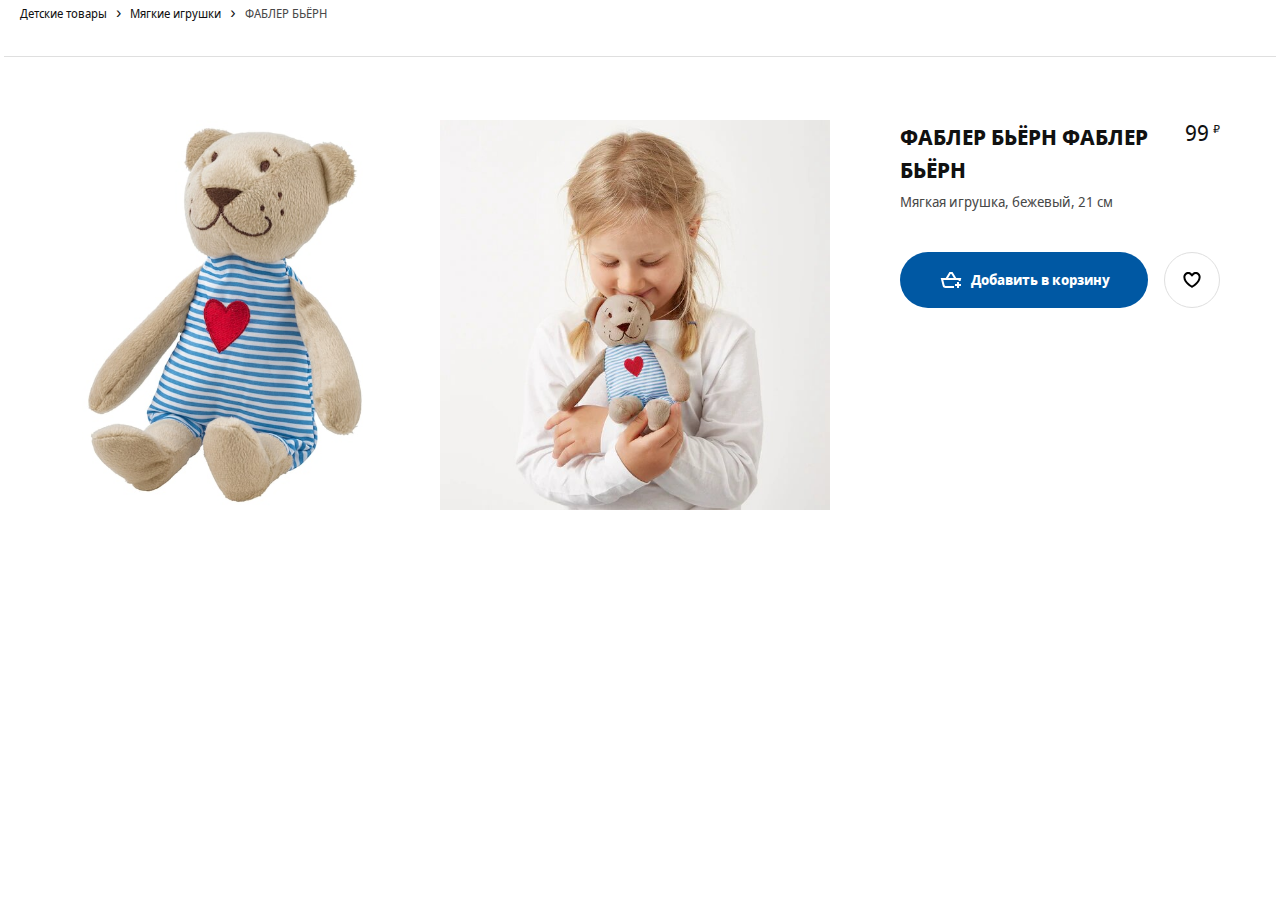
==== card.html @ 9dc10c82 "first commit. source code" ====
<!DOCTYPE html>
<html lang="en">
<head>
	<meta charset="UTF-8">
	<meta name="viewport" content="width=device-width, user-scalable=no, initial-scale=1.0, maximum-scale=1.0, minimum-scale=1.0">
	<meta http-equiv="X-UA-Compatible" content="ie=edge">
	<link rel="apple-touch-icon" sizes="180x180" href="favicon/apple-touch-icon.png">
	<link rel="icon" type="image/png" sizes="32x32" href="favicon/favicon-32x32.png">
	<link rel="icon" type="image/png" sizes="16x16" href="favicon/favicon-16x16.png">
	<link rel="mask-icon" href="favicon/safari-pinned-tab.svg" color="#0058ab">
	<meta name="msapplication-TileColor" content="#0058ab">
	<meta name="theme-color" content="#0058ab">
	<title>Детские игрушки - IKEA</title>
	<link rel="stylesheet" href="styles/styles.css">
</head>
<body>
<main>
	<div class="container">
		<div class="breadcrumb">
			<nav role="navigation" aria-label="Breadcrumb" class="breadcrumb__nav">
				<ul class="breadcrumb__list">

					<li class="breadcrumb__list-item">
						<a href="goods.html?cat=Детские товары" class="breadcrumb__link"><span>Детские товары</span></a>
					</li>

					<li class="breadcrumb__list-item">
						<a href="goods.html?cat=Мягкие игрушки" class="breadcrumb__link"><span>Мягкие игрушки</span></a>
					</li>

					<li class="breadcrumb__list-item">
						<a href="#" class="breadcrumb__link"><span>ФАБЛЕР БЬЁРН</span></a>
					</li>

				</ul>
			</nav>
		</div>

		<div class="good wrapper">
			<div class="good-images">
				<div class="good-image__item">
					<img src="image/fabler-byorn-myagkaya-igrushka-bezhevyy__0710165_PE727396_S5.jpg" alt="">
				</div>
				<div class="good-image__item">
					<img src="image/fabler-byorn-myagkaya-igrushka-bezhevyy__0876865_PE611124_S5.jpg" alt="">
				</div>
			</div>
			<div class="good-item"> <!-- not-in-stock - нет в наличии-->
				<p class="good-item__new">Новинка</p>

				<div class="good-item__section">
					<div>
						<h2 class="good-item__header">ФАБЛЕР БЬЁРН ФАБЛЕР БЬЁРН</h2>
						<p class="good-item__description">Мягкая игрушка, бежевый, 21 см</p>

					</div>
					<p class="good-item__price">
						<span class="good-item__empty">Нет в наличии</span>
						<span class="good-item__price-value">99</span>
						<span class="good-item__currency">₽</span>
					</p>

				</div>
				<div class="good-item__buttons">
					<button type="button" class="btn btn-good" data-idd="idd001">
						<svg focusable="false" viewBox="0 0 24 24" class="btn-good-svg" aria-hidden="true">
							<path fill-rule="evenodd" clip-rule="evenodd" d="M10.4372 4H10.9993H12.0003H12.9996H13.5616L13.8538 4.48014L17.2112 9.99713H21H22.2806L21.9702 11.2396L21.5303 13H19.4688L19.7194 11.9971H4.28079L5.59143 17.2397C5.70272 17.6848 6.1027 17.9971 6.56157 17.9971H15V19.9971H6.56157C5.18496 19.9971 3.98502 19.0602 3.65114 17.7247L2.02987 11.2397L1.71924 9.99713H3.00002H6.78793L10.145 4.48017L10.4372 4ZM12.4375 6L14.87 9.99713H9.12911L11.5614 6H12.0003H12.4375ZM17.9961 16V14H19.9961V16H21.9961V18H19.9961V20H17.9961V18H15.9961V16H17.9961Z"></path>
						</svg>

						<span class="btn-good__label">Добавить в корзину</span>
					</button>
					<button type="button" class="btn btn-add-wishlist" data-idd="idd001">
						<svg focusable="false" viewBox="0 0 24 24" class="btn-add-wishlist__svg" aria-hidden="true">
							<path fill-rule="evenodd" clip-rule="evenodd" d="M12.336 5.52055C14.2336 3.62376 17.3096 3.62401 19.2069 5.52129C20.2067 6.52115 20.6796 7.85005 20.6259 9.15761C20.6151 12.2138 18.4184 14.8654 16.4892 16.6366C15.4926 17.5517 14.5004 18.2923 13.7593 18.8036C13.3879 19.0598 13.0771 19.2601 12.8574 19.3973C12.7475 19.466 12.6601 19.519 12.5992 19.5555C12.5687 19.5737 12.5448 19.5879 12.5279 19.5978L12.5079 19.6094L12.502 19.6129L12.5001 19.614C12.5001 19.614 12.4989 19.6147 11.9999 18.748C11.501 19.6147 11.5005 19.6144 11.5005 19.6144L11.4979 19.6129L11.4919 19.6094L11.472 19.5978C11.4551 19.5879 11.4312 19.5737 11.4007 19.5555C11.3397 19.519 11.2524 19.466 11.1425 19.3973C10.9227 19.2601 10.612 19.0598 10.2405 18.8036C9.49947 18.2923 8.50726 17.5517 7.51063 16.6366C5.58146 14.8654 3.38477 12.2139 3.37399 9.15765C3.32024 7.85008 3.79314 6.52117 4.79301 5.52129C6.69054 3.62376 9.76704 3.62376 11.6646 5.52129L11.9993 5.856L12.3353 5.52129L12.336 5.52055ZM11.9999 18.748L11.5005 19.6144L11.9999 19.9019L12.4989 19.6147L11.9999 18.748ZM11.9999 17.573C12.1727 17.462 12.384 17.3226 12.6236 17.1573C13.3125 16.6821 14.2267 15.9988 15.1366 15.1634C17.0157 13.4381 18.6259 11.2919 18.6259 9.13506V9.11213L18.627 9.08922C18.6626 8.31221 18.3844 7.52727 17.7926 6.9355C16.6762 5.81903 14.866 5.81902 13.7495 6.9355L13.7481 6.93689L11.9965 8.68166L10.2504 6.9355C9.13387 5.81903 7.3237 5.81903 6.20722 6.9355C5.61546 7.52727 5.33724 8.31221 5.3729 9.08922L5.37395 9.11213V9.13507C5.37395 11.2919 6.98418 13.4381 8.86325 15.1634C9.77312 15.9988 10.6874 16.6821 11.3762 17.1573C11.6159 17.3226 11.8271 17.462 11.9999 17.573Z"></path>
						</svg>
					</button>
				</div>

			</div>
		</div>


	</div>
</main>
</body>
</html>
---- styles/styles.css ----
/*
* Prefixed by https://autoprefixer.github.io
* PostCSS: v7.0.29,
* Autoprefixer: v9.7.6
* Browsers: last 4 version
*/

@font-face {
	font-family: 'Noto Sans';
	src: local('Noto Sans Display Regular'), local('NotoSansDisplay-Regular'), url('../fonts/Notosansdisplayregular.woff2') format('woff2'), url('../fonts/Notosansdisplayregular.woff') format('woff');
	font-weight: 400;
	font-style: normal;
}

@font-face {
	font-family: 'Noto Sans';
	src: local('Noto Sans Display Italic'), local('NotoSansDisplay-Italic'), url('../fonts/Notosansdisplayitalic.woff2') format('woff2'), url('../fonts/Notosansdisplayitalic.woff') format('woff');
	font-weight: 400;
	font-style: italic;
}

@font-face {
	font-family: 'Noto Sans';
	src: local('Noto Sans Display Bold'), local('NotoSansDisplay-Bold'), url('../fonts/Notosansdisplaybold.woff2') format('woff2'), url('../fonts/Notosansdisplaybold.woff') format('woff');
	font-weight: 700;
	font-style: normal;
}

@font-face {
	font-family: 'Noto Sans';
	src: local('Noto Sans Display Bold Italic'), local('NotoSansDisplay-BoldItalic'), url('../fonts/Notosansdisplaybolditalic.woff2') format('woff2'), url('../fonts/Notosansdisplaybolditalic.woff') format('woff');
	font-weight: 700;
	font-style: italic;
}

html {
	-webkit-box-sizing: border-box;
	box-sizing: border-box;
}

*,
*::before,
*::after {
	-webkit-box-sizing: inherit;
	box-sizing: inherit;
}

body {
	min-width: 320px;
	margin: 0;

	background-color: #fff; /*под проект*/
	font-family: Noto Sans, Arial, sans-serif; /*в "" свой шрифт под проект*/

	font-size: 16px;
	color: #111;
	line-height: 1.5;
	-webkit-font-smoothing: subpixel-antialiased;
}

button, input {
	font: inherit;
}

button {
	cursor: pointer;
}

img {
	max-width: 100%;
	width: 100%;
	height: auto;
}

a {
	text-decoration: none;
	color: inherit;
}

ul {
	list-style: none;
	padding: 0;
	margin: 0;
}

h1, h2, h3, p {
	padding: 0;
	margin: 0;
}

/* container */

.container {
	max-width: 100rem;
	margin: 0 auto;
	padding: 0 1.25rem;
}

.visually-hidden {
	position: absolute !important;
	clip: rect(1px 1px 1px 1px);
	clip: rect(1px, 1px, 1px, 1px);
	padding: 0 !important;
	border: 0 !important;
	height: 1px !important;
	width: 1px !important;
	overflow: hidden;
}

/* при работе с float */

.clearfix::after {
	content: "";
	display: table;
	clear: both;
}

header {
	margin-bottom: 3.75rem;
}

.header {
	display: -ms-grid;
	display: grid;
	grid-gap: 1.25rem;
	-ms-grid-columns: 2fr 1.25rem 2fr 1.25rem 16fr 1.25rem 1fr 1.25rem 1fr;
	grid-template-columns: 2fr 2fr 16fr 1fr 1fr;
	-webkit-box-align: center;
	-ms-flex-align: center;
	align-items: center;
	padding: 1.75rem 0;
}

footer {
	background-color: #f5f5f5;
	margin-top: 3.75rem;
	padding: 3.75rem 0 0 0;
}

.footer {
	display: -ms-grid;
	display: grid;
	-ms-grid-columns: 1fr 1fr 1fr;
	grid-template-columns: 1fr 1fr 1fr;
}

.main-header {
	margin-bottom: 1.875rem
}

.btn {
	background-color: transparent;
	outline: transparent;
	border-radius: 50%;
	width: 40px;
	height: 40px;
	display: -webkit-box;
	display: -ms-flexbox;
	display: flex;
	-webkit-box-align: center;
	-ms-flex-align: center;
	align-items: center;
	-webkit-box-pack: center;
	-ms-flex-pack: center;
	justify-content: center;
	border: 1px solid transparent;
}

.btn:hover {
	background-color: #f5f5f5;
	color: #111;
}

.svg-icon {
	fill: currentColor;
}

.logo {
	text-align: center;
	width: 75px;
	height: 30px;

}

.search {
	position: relative;
	-webkit-box-flex: 1;
	-ms-flex-positive: 1;
	flex-grow: 1;
	height: 50px;
	margin: 0 40px;
}

.search-input {
	-webkit-appearance: none;
	-moz-appearance: none;
	appearance: none;
	background-color: #f5f5f5;
	display: block;
	appearance: none;
	width: 100%;
	height: 100%;
	padding: .5rem 3.5rem;
	margin: 0 auto;
	line-height: 1.5;
	border: 0;
	border-radius: 50em;
	outline: 0;
	-webkit-box-shadow: none;
	box-shadow: none;
	-webkit-transition: background .2s;
	-o-transition: background .2s;
	transition: background .2s;
}

.search-btn {
	position: absolute;
	top: 0.9rem;
	right: 0.9rem;
	background-image: url("data:image/svg+xml;charset=utf-8,%3Csvg width='16' height='17' fill='%23484848' xmlns='http://www.w3.org/2000/svg'%3E%3Cpath fill-rule='evenodd' clip-rule='evenodd' d='M6.5 11a4.5 4.5 0 110-9 4.5 4.5 0 010 9zm4.968-.307a6.5 6.5 0 10-1.514 1.315l3.996 3.996 1.414-1.414-3.896-3.897z'/%3E%3C/svg%3E");
	background-repeat: no-repeat;
	background-size: contain;
	width: 2.5rem;
	height: 1.5rem;
	background-position: center;
}

.offer {
	position: relative;
}

.offer-extra {
	position: absolute;
	padding: .9rem;
	color: #111;
	left: 1.25rem;
	bottom: 1.25rem;
	display: -webkit-box;
	display: -ms-flexbox;
	display: flex;
	background: #fff;
	-webkit-box-orient: vertical;
	-webkit-box-direction: normal;
	-ms-flex-direction: column;
	flex-direction: column;
	-webkit-box-align: start;
	-ms-flex-align: start;
	align-items: flex-start;
	max-width: 19rem;
	min-width: 13rem;
	font-size: .9rem;
	line-height: 1.5;
	font-weight: bold;
	word-break: break-word;
}

.offer-arrow {
	display: inline-block;
	height: 1.5rem;
	width: 1.5rem;
	vertical-align: middle;
	fill: currentColor;
	margin-top: 1.875rem;

}


.footer-header {
	line-height: 2rem;
	font-size: 1.25rem;
	padding: 0 0 1rem 0;

}

.footer-list {
	margin-bottom: .8rem;
}

.footer-list > a {
	color: #484848;
}

.footer-list > a:hover {
	color: #111;
	text-decoration: underline;
}

.catalog {
	position: fixed;
	z-index: 999;
	top: 0;
	left: -100%;
	bottom: 0;
	background-color: #fff;
	overflow-y: auto;
	overflow-x: hidden;
	-webkit-transition: left 0.2s 0s;
	-o-transition: left 0.2s 0s;
	transition: left 0.2s 0s;
	width: 20rem;
	padding: 6rem 4rem 3rem;

}

.catalog.open {
	left: 0;
}

.catalog-btn {
	position: absolute;
	top: 3rem;
	left: 3rem;
}

.catalog-list__item,
.subcatalog-list__item {
	cursor: pointer;
	color: #111;


}

.catalog-list__item a,
.subcatalog-list__item a {
	text-decoration: underline;
	display: block;
}

.catalog-list__item a {
	padding: .5rem 1.5rem .5rem 0;
}

.subcatalog-list__item a {
	padding: .5rem 0;
}

.catalog-list__item:hover a,
.subcatalog-list__item:hover a {
	text-decoration: underline;
}

.catalog-list__item.active {
	background-repeat: no-repeat;
	background-position: right 0 center;
	background-image: url('data:image/svg+xml;utf8,<svg width="24" height="24" viewBox="0 0 24 24" fill="none" xmlns="http://www.w3.org/2000/svg"><path fill-rule="evenodd" clip-rule="evenodd" d="M15.5996 11.9999L9.81456 17.7857L8.40026 16.3716L12.7714 11.9999L8.40026 7.62823L9.81457 6.21411L15.5996 11.9999Z" fill="%23959595"/></svg>');
}

.subcatalog {
	position: fixed;
	z-index: 998;
	top: 0;
	left: -100%;
	bottom: 0;
	background-color: #fff;
	overflow-y: auto;
	overflow-x: hidden;
	-webkit-transition: left, right 0.2s 0s;
	-o-transition: left, right 0.2s 0s;
	transition: left, right 0.2s 0s;
	width: 25rem;
	padding: 6rem 4rem 3rem;
	border-left: 2px solid #ccc;
}

.subcatalog.subopen {
	left: 20rem;
	display: block;
}

.overlay {
	display: block;
	position: fixed;
	z-index: 899;
	top: 0;
	bottom: 0;
	right: 0;
	left: 0;
	background-color: black;
	-webkit-transition: all .2s ease;
	-o-transition: all .2s ease;
	transition: all .2s ease;
	opacity: 0;
	pointer-events: none;
}

.overlay.active {
	opacity: 0.25;
	pointer-events: all;
}


.wrapper {
	position: relative;
	margin-top: 4rem;
}

.wrapper:before {
	content: '';
	width: calc(100% + 2rem);
	display: block;
	position: absolute;
	top: -2rem;
	z-index: 99;
	margin: 0 -1rem;
	border-bottom: 1px solid #dfdfdf;
}

.good {
	display: -ms-grid;
	display: grid;
	-ms-grid-columns: minmax(0, 1fr) 1.25rem minmax(0, 1fr) 1.25rem minmax(0, 1fr) 1.25rem minmax(0, 1fr) 1.25rem minmax(0, 1fr) 1.25rem minmax(0, 1fr) 1.25rem minmax(0, 1fr) 1.25rem minmax(0, 1fr) 1.25rem minmax(0, 1fr) 1.25rem minmax(0, 1fr) 1.25rem minmax(0, 1fr) 1.25rem minmax(0, 1fr);
	grid-template-columns: repeat(12, minmax(0, 1fr));
	grid-column-gap: 1.25rem;
	padding-top: 2rem;
}

.good-images {
	display: -webkit-box;
	display: -ms-flexbox;
	display: flex;
	-ms-flex-wrap: wrap;
	flex-wrap: wrap;
	-ms-grid-column: 1;
	grid-column-start: 1;
	-ms-grid-column-span: 8;
	grid-column-end: 9;
	-ms-flex-pack: distribute;
	justify-content: space-around;


}

.good-image__item {
	width: calc(50% - 1.25rem);
	margin-left: .625rem;
	margin-right: .625rem;
	min-height: 500px;
}


.good-item {
	-ms-grid-column: 9;
	grid-column-start: 9;
	-ms-grid-column-span: 4;
	grid-column-end: 13;
	padding: 0 2.5rem;
}

.good-item__section {
	margin-bottom: 2.5rem;
}

.good-item__new {
	display: none;
}


.good-item__empty {
	display: none;
}

.not-in-stock .good-item__empty {
	display: block;
}

.not-in-stock .btn-good {
	display: none;
}

.good-item__header {
	font-size: 1.375rem;
	line-height: 1.5;
	font-weight: 700;
	text-transform: uppercase;
	margin-bottom: .3rem;
}

.good-item__description {
	line-height: 1.5;
	letter-spacing: 0;
	font-weight: 400;
	color: #484848;
	font-size: .875rem;
}

.good-item__price {
	white-space: nowrap;
	text-align: right;
}

.good-item__section {
	display: -webkit-box;
	display: -ms-flexbox;
	display: flex;
	-webkit-box-pack: justify;
	-ms-flex-pack: justify;
	justify-content: space-between;
}

.good-item__price-value {
	line-height: 1.1875;
	font-size: 1.375rem;
}

.good-item__currency {
	line-height: .9;
	font-size: .6875rem;
	vertical-align: text-top;
}

.not-in-stock .good-item__price-value,
.not-in-stock .good-item__currency {
	display: none;
}

.good-item__buttons {
	display: -webkit-box;
	display: -ms-flexbox;
	display: flex;
	-webkit-box-pack: justify;
	-ms-flex-pack: justify;
	justify-content: space-between;
	-webkit-box-align: center;
	-ms-flex-align: center;
	align-items: center;
	width: 100%;
}

.btn-good {
	margin-right: 1rem;
	-webkit-box-flex: 1;
	-ms-flex-positive: 1;
	flex-grow: 1;
	-ms-flex-negative: 1;
	flex-shrink: 1;
	position: relative;
	background: #0058a3;
	color: #fff;
	border-radius: 52px;
	padding: 0 2rem;
	display: -webkit-box;
	display: -ms-flexbox;
	display: flex;
	height: 3.5rem;
	-webkit-box-align: center;
	-ms-flex-align: center;
	align-items: center;
}

.btn-good-svg {
	margin-right: .5rem;
	vertical-align: top;
	-ms-flex-negative: 0;
	flex-shrink: 0;
	display: inline-block;
	height: 1.5rem;
	width: 1.5rem;
	fill: #fff;
}

.btn-good:hover {
	color: #0058a3;
}

.btn-good:hover .btn-good-svg {
	fill: #0058a3;
}

.btn-good__label {
	text-align: center;
	border: 0;
	font-weight: 700;
	font-size: .875rem;
	line-height: 1.42857;
}

.btn-add-wishlist {
	background: rgba(0, 0, 0, 0);
	color: #111;
	border-radius: 40px;
	padding: 0 .9375rem;
	border: 1px solid #dfdfdf;
	height: 3.5rem;
	width: 3.5rem;
	margin-left: auto;
}

.btn-add-wishlist__svg {
	height: 1.5rem;
	width: 1.5rem;

}

.btn-add-wishlist:hover .btn-add-wishlist__svg {
	fill: red;
}

.btn-add-wishlist.contains-wishlist .btn-add-wishlist__svg {
	fill: red;

}

.btn-add-wishlist:hover.contains-wishlist .btn-add-wishlist__svg {
	fill: black;
}


.goods-list {
	display: -ms-grid;
	display: grid;
	grid-template-columns: repeat(4, 1fr);
}

.goods-list__item {
	margin-bottom: 2rem;
}


.goods-item {
	position: relative;
	display: -webkit-box;
	display: -ms-flexbox;
	display: flex;
	-webkit-box-orient: vertical;
	-webkit-box-direction: normal;
	-ms-flex-direction: column;
	flex-direction: column;
	-webkit-box-pack: justify;
	-ms-flex-pack: justify;
	justify-content: space-between;
	height: 100%;
}

.goods-item__img {
	height: 380px;
	display: table-cell;
	vertical-align: middle
}


.btn-add-card {
	position: absolute;
	opacity: 0;
	-webkit-transition: opacity 0.2s 0s;
	-o-transition: opacity 0.2s 0s;
	transition: opacity 0.2s 0s;
	right: 1rem;
	bottom: 0.5rem;
	background-color: rgb(0, 88, 163);
	border: 1px solid rgb(0, 88, 163);
	background-repeat: no-repeat;
	background-position: center;
	background-image: url("data:image/svg+xml;utf8,<svg width='24' height='24' xmlns='http://www.w3.org/2000/svg' viewBox='0 0 24 24'><path fill-rule='evenodd' clip-rule='evenodd' d='M10.4372 4H10.9993H12.0003H12.9996H13.5616L13.8538 4.48014L17.2112 9.99713H21H22.2806L21.9702 11.2396L21.5303 13H19.4688L19.7194 11.9971H4.28079L5.59143 17.2397C5.70272 17.6848 6.1027 17.9971 6.56157 17.9971H15V19.9971H6.56157C5.18496 19.9971 3.98502 19.0602 3.65114 17.7247L2.02987 11.2397L1.71924 9.99713H3.00002H6.78793L10.145 4.48017L10.4372 4ZM12.4375 6L14.87 9.99713H9.12911L11.5614 6H12.0003H12.4375ZM17.9961 16V14H19.9961V16H21.9961V18H19.9961V20H17.9961V18H15.9961V16H17.9961Z' fill='white' /></svg>");
}

.btn-add-card:hover {
	background-color: rgb(255, 255, 255);
	background-image: url("data:image/svg+xml;utf8,<svg width='24' height='24' xmlns='http://www.w3.org/2000/svg' viewBox='0 0 24 24'><path fill-rule='evenodd' clip-rule='evenodd' d='M10.4372 4H10.9993H12.0003H12.9996H13.5616L13.8538 4.48014L17.2112 9.99713H21H22.2806L21.9702 11.2396L21.5303 13H19.4688L19.7194 11.9971H4.28079L5.59143 17.2397C5.70272 17.6848 6.1027 17.9971 6.56157 17.9971H15V19.9971H6.56157C5.18496 19.9971 3.98502 19.0602 3.65114 17.7247L2.02987 11.2397L1.71924 9.99713H3.00002H6.78793L10.145 4.48017L10.4372 4ZM12.4375 6L14.87 9.99713H9.12911L11.5614 6H12.0003H12.4375ZM17.9961 16V14H19.9961V16H21.9961V18H19.9961V20H17.9961V18H15.9961V16H17.9961Z' fill='rgb(0, 88, 163)' /></svg>");

}

.goods-item:hover .btn-add-card {
	opacity: 1;
}

.goods-item__header {
	margin-top: auto;
	margin-bottom: 1rem;
}

.goods-item__new {
	line-height: 1.42857;
	color: #ca5008;
	font-weight: 700;
	font-size: 0.8rem;
}

.goods-item__link {
	display: block;
	height: 100%;
}

.goods-item__description {
	margin-bottom: 1rem;
	font-size: .875rem;
	line-height: 1.42857;
}

.goods-item__price {
	min-height: calc(40px + 0.5rem);
	padding-bottom: 0.5rem;
	font-weight: 700;
}

.goods-item__price-value {
	font-size: 1.375rem;
}

.goods-item__currency {
	line-height: .9;
	font-size: .6875rem;
	vertical-align: text-top;
}


.breadcrumb__list-item {
	display: inline;
}

.breadcrumb__list-item:after {
	content: "\0203A";
	display: inline;
	margin: 0 .3125rem;
	font-size: 1rem;
	line-height: 1.125;
}

.breadcrumb__list-item:last-child:after {
	content: "";
}

.breadcrumb__link {
	font-size: .75rem;
	line-height: 1.5;
	font-weight: 400;
	vertical-align: middle;
}

.breadcrumb__list-item:last-child .breadcrumb__link {
	color: #484848;
	pointer-events: none;
	cursor: auto;
}

.cart-wrapper {
	max-width: 768px;
}

.cart-header {
	text-align: center;
}

.product {
	display: -ms-grid;
	display: grid;
	-ms-grid-columns: 152px 4fr 6fr;
	grid-template-columns: 152px 4fr 6fr;
	-ms-grid-rows: auto;
	grid-template-rows: auto;
	font-size: .81rem;
	line-height: 1.385;
}

.product > *:nth-child(1) {
	-ms-grid-row: 1;
	-ms-grid-column: 1;
}

.product > *:nth-child(2) {
	-ms-grid-row: 1;
	-ms-grid-column: 2;
}

.product > *:nth-child(3) {
	-ms-grid-row: 1;
	-ms-grid-column: 3;
}

.product__image-container {
	-ms-grid-column: 1;
	grid-column: 1;
	-ms-grid-row: 1;
	-ms-grid-row-span: 2;
	grid-row: 1/3;
	padding-right: 1rem;
}

.product__description {
	-ms-grid-column: 2;
	grid-column: 2;
	-ms-grid-row: 1;
	grid-row: 1;
}

.product__name {
	font-size: 1.2rem;
	margin-bottom: .5rem;
	font-weight: 700;
	text-transform: uppercase;
	word-break: break-word;
}

.product__prices {
	-ms-grid-column: 3;
	grid-column: 3;
	-ms-grid-row: 1;
	grid-row: 1;
	text-align: right;
	padding-top: 0;
}

.product__controls {
	-ms-grid-column: 3;
	grid-column: 3;
	-ms-grid-row: 2;
	grid-row: 2;
	margin-top: .5rem;
	display: -webkit-box;
	display: -ms-flexbox;
	display: flex;
	-webkit-box-pack: end;
	-ms-flex-pack: end;
	justify-content: flex-end;
}

.btn-remove {
	color: #444;
	border-color: #666;
	border-radius: unset;
}

.product__total {
	font-weight: 700;
	font-size: 1.06rem;
	line-height: 1.2;
}

.product-controls__remove {
	width: 12.5%;
}

.product-controls__quantity {
	width: 25%;
	margin-left: .5rem;
}

.cart-header {
	margin-bottom: 3rem;
}

.cart-item {
	margin-bottom: 2rem;
}

.cart-total {
	display: -webkit-box;
	display: -ms-flexbox;
	display: flex;
	-webkit-box-pack: justify;
	-ms-flex-pack: justify;
	justify-content: space-between;
	padding: .35rem 0;
	font-weight: 700;
	font-size: 14px;
	text-align: initial;
	border: dashed #cacaca;
	border-width: 1px 0;
}

.cart-checkout {
	color: #ffffff;
	padding: 12px 62px;
	background-color: #3a6e9f;
	border: none;
	display: block;
	margin: 1rem auto;
}

.cart-form {
	margin: 1rem 0;
	text-align: center;
}

.cart-form label {
	display: block;
	margin: 1rem;
}

select {
	width: 100%;
	max-width: 352px;
	height: 40px;
	margin: 0;
	padding: 0 10px;
	border: 1px solid #666;
	border-radius: 2px;
	background: #fff url(../image/chevron-down-thin-24.1667eab2.svg) no-repeat right 8px center/1.5rem;
	-webkit-appearance: none;
	-moz-appearance: none;
	appearance: none;
	font-size: 1rem;
	line-height: 1.15;
	font-family: inherit;
	text-transform: none;
}

@media (max-width: 1200px) {
	.goods-list {
		grid-template-columns: repeat(3, 1fr);
	}
}

@media (max-width: 768px) {
	.goods-list {
		grid-template-columns: repeat(2, 1fr);
	}

	.header {
		-ms-grid-columns: 1fr 1.25rem 2fr 1.25rem 1fr 1.25rem 1fr;
		grid-template-columns: 1fr 2fr 1fr 1fr;
		-ms-grid-rows: auto 1.25rem auto 1.25rem auto;
		grid-template-areas: "burger logo wishlist cart" "main main . sidebar" "footer footer footer footer";
	}

	.btn-burger {
		grid-area: burger;
	}

	.logo {
		grid-area: logo;
	}

	.btn-wishlist {
		grid-area: wishlist;
	}

	.btn-cart {
		grid-area: cart;
	}

	.search {
		grid-area: search;
		-ms-grid-row: 2;
		grid-row: 2;
		-ms-grid-column-span: 5;
		grid-column-end: 6;
		-ms-grid-column: 1;
		grid-column-start: 1;
		margin: 0;
	}

	.footer {
		-ms-grid-rows: auto;
		grid-template-rows: auto;
		-webkit-box-pack: center;
		-ms-flex-pack: center;
		justify-content: center;
		grid-template-areas: "catalog" "about" "connection";
		-ms-grid-columns: 300px;
		grid-template-columns: 300px

	}

	.footer-catalog {
		grid-area: catalog;
		margin-bottom: 50px;
	}

	.footer-about {
		grid-area: about;
		margin-bottom: 50px;
	}

	.footer-connection {
		grid-area: connection;
		margin-bottom: 50px;
	}

	.catalog {
		width: 50%;
	}

	.subcatalog {
		width: 50%;
		left: auto;
		right: -100%;
	}

	.subcatalog.subopen {
		right: 0;
		left: auto;
	}
}

@media (max-width: 768px) {

	.footer-catalog {
		-ms-grid-row: 1;
		-ms-grid-column: 1

	}

	.footer-about {
		-ms-grid-row: 2;
		-ms-grid-column: 1

	}

	.footer-connection {
		-ms-grid-row: 3;
		-ms-grid-column: 1

	}
}

@media (max-width: 768px) {

	.btn-burger {
		-ms-grid-row: 1;
		-ms-grid-column: 1;
	}

	.logo {
		-ms-grid-row: 1;
		-ms-grid-column: 3;
	}

	.btn-wishlist {
		-ms-grid-row: 1;
		-ms-grid-column: 5;
	}

	.btn-cart {
		-ms-grid-row: 1;
		-ms-grid-column: 7;
	}
}

@media (max-width: 576px) {
	.goods-list {
		-ms-grid-columns: 1fr;
		grid-template-columns: 1fr;
	}

	.catalog {
		width: 100%;
	}

	.subcatalog {
		z-index: 999;
		width: 100%;
	}

	.subcatalog.subopen {
		right: 0;
	}
}
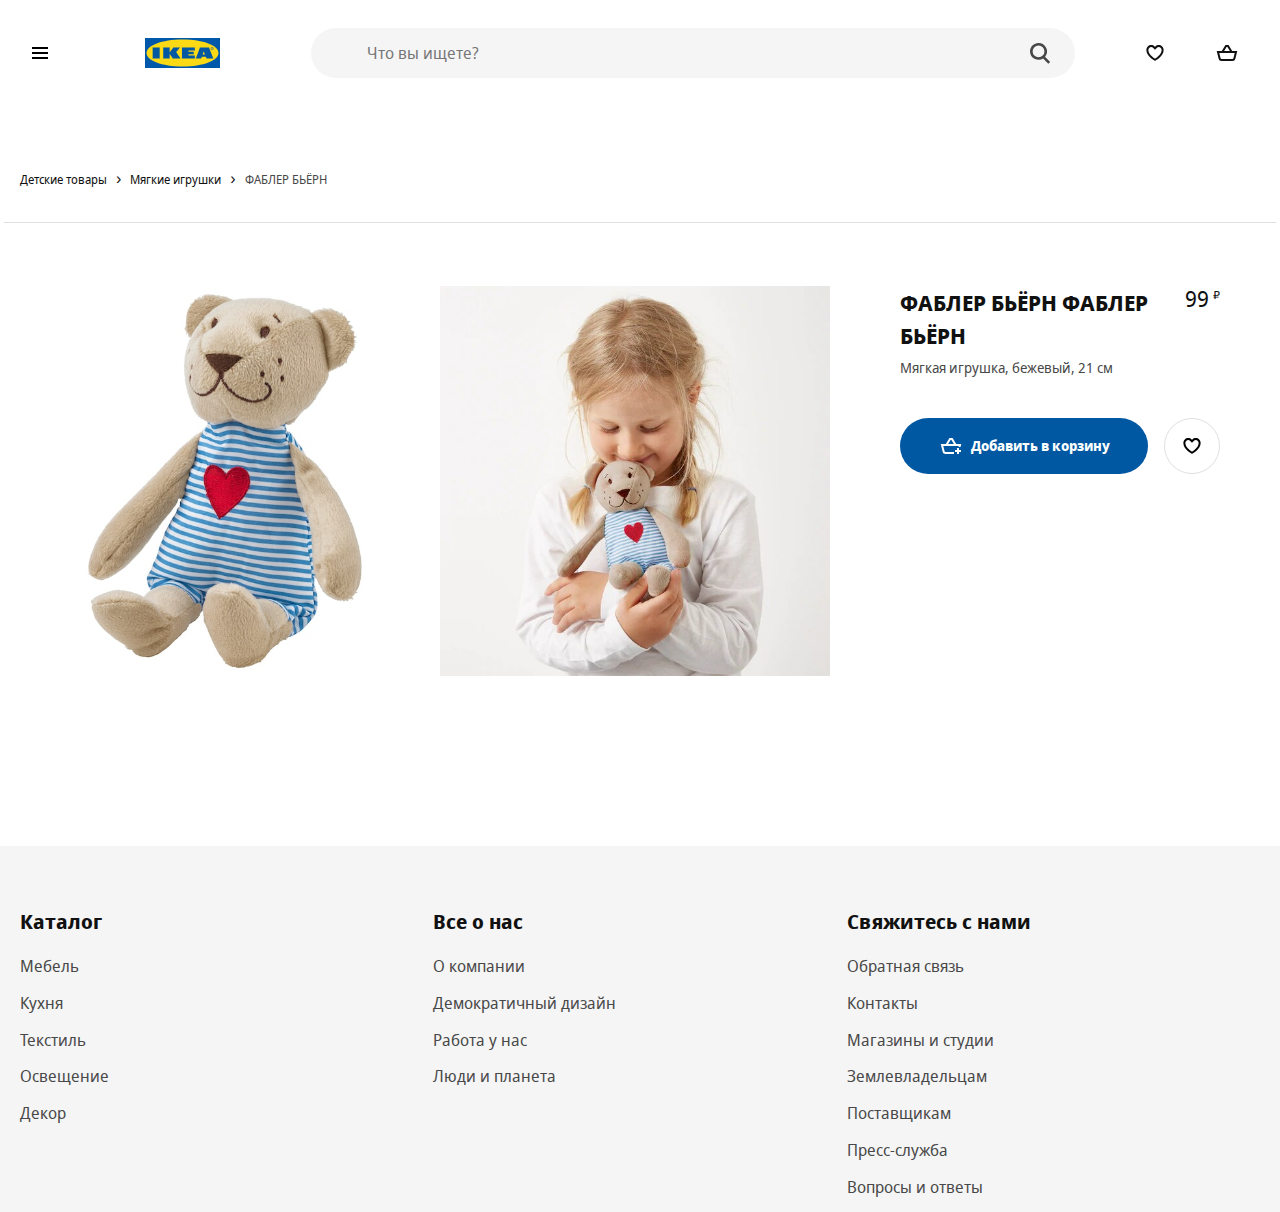
==== commit 4fc95ab5: "added generated header, footer, catalog and subcatalog to card.html, cart.html and goods.html" ====
--- a/card.html
+++ b/card.html
@@ -12,6 +12,12 @@
 	<meta name="theme-color" content="#0058ab">
 	<title>Детские игрушки - IKEA</title>
 	<link rel="stylesheet" href="styles/styles.css">
+
+	<script src="./scripts/generateHeader.js" defer></script>
+    <script src="./scripts/generateFooter.js" defer></script>
+    <script src="./scripts/generateCatalog.js" defer></script>
+    <script src="./scripts/generateSubCatalog.js" defer></script>
+    <script src="./scripts/main.js" defer></script>
 </head>
 <body>
 <main>
--- a/styles/styles.css
+++ b/styles/styles.css
@@ -294,9 +294,9 @@
 	background-color: #fff;
 	overflow-y: auto;
 	overflow-x: hidden;
-	-webkit-transition: left 0.2s 0s;
-	-o-transition: left 0.2s 0s;
-	transition: left 0.2s 0s;
+	-webkit-transition: left 0.5s 0s;
+	-o-transition: left 0.5s 0s;
+	transition: left 0.5s 0s;
 	width: 20rem;
 	padding: 6rem 4rem 3rem;
 
@@ -354,9 +354,9 @@
 	background-color: #fff;
 	overflow-y: auto;
 	overflow-x: hidden;
-	-webkit-transition: left, right 0.2s 0s;
-	-o-transition: left, right 0.2s 0s;
-	transition: left, right 0.2s 0s;
+	-webkit-transition: left, right 0.5s 0s;
+	-o-transition: left, right 0.5s 0s;
+	transition: left, right 0.5s 0s;
 	width: 25rem;
 	padding: 6rem 4rem 3rem;
 	border-left: 2px solid #ccc;
@@ -900,6 +900,14 @@
 	}
 }
 
+@media (min-width: 769px) {
+	.subcatalog {
+		-webkit-transition: left 0.5s 0s;
+		-o-transition: left 0.5s 0s;
+		transition: left 0.5s 0s;
+	}
+}
+
 @media (max-width: 768px) {
 	.goods-list {
 		grid-template-columns: repeat(2, 1fr);
